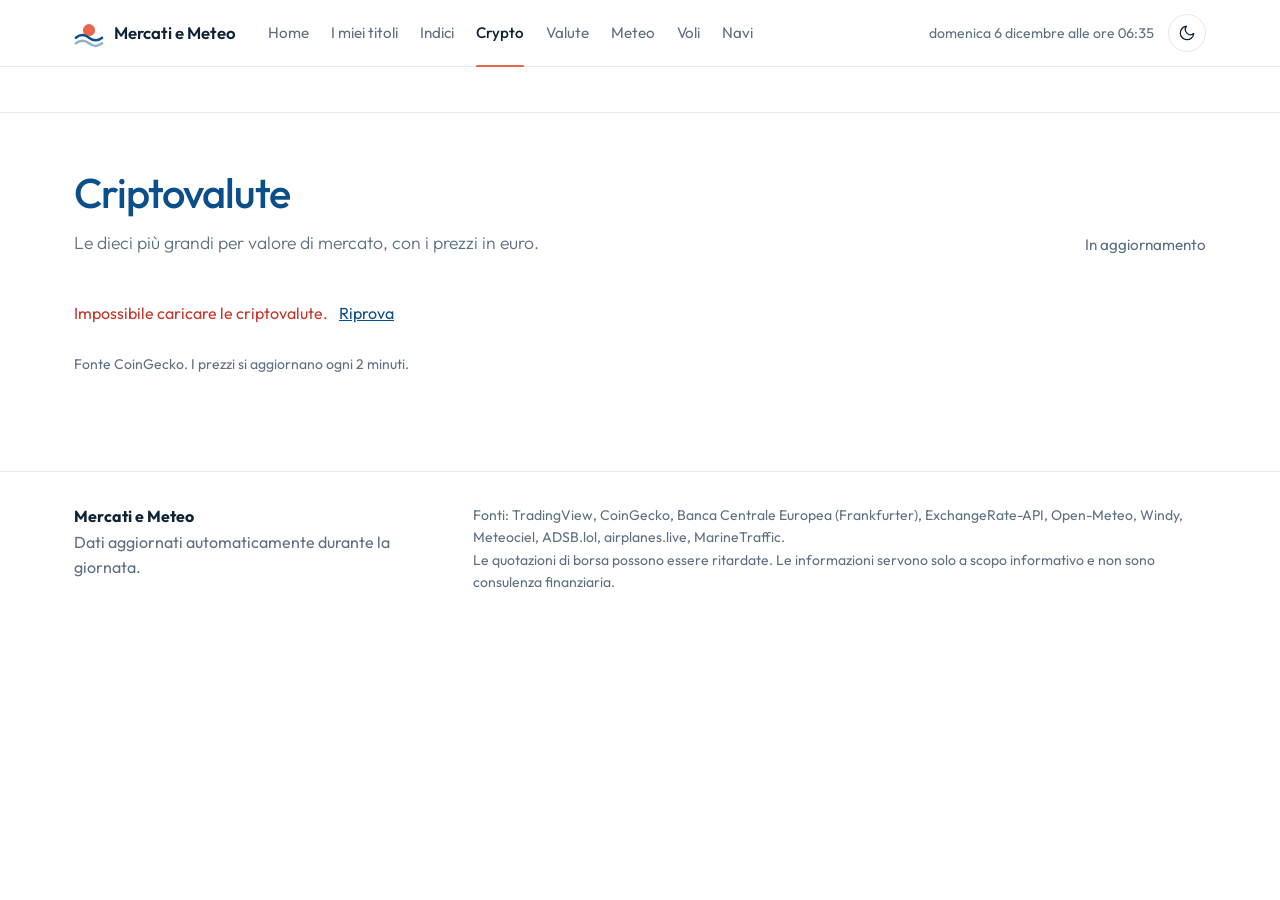
==== crypto.html @ 34533025 "Prima pubblicazione del sito Mercati e Meteo Co-Authored-By: Claude Opus 5.5 <noreply@anthropic.com>" ====
<!DOCTYPE html>
<html lang="it">
<head>
  <meta charset="UTF-8">
  <meta name="viewport" content="width=device-width, initial-scale=1.0">
  <meta name="description" content="Prezzi delle principali criptovalute in euro.">
  <meta name="theme-color" content="#0B4F8A">
  <title>Criptovalute – Mercati e Meteo</title>
  <link rel="preconnect" href="https://fonts.googleapis.com">
  <link rel="preconnect" href="https://fonts.gstatic.com" crossorigin>
  <link href="https://fonts.googleapis.com/css2?family=Outfit:wght@200;300;400;500;600&display=swap" rel="stylesheet">
  <link rel="stylesheet" href="style.css">
</head>
<body>
  <header class="topbar">
    <div class="contenitore topbar-interno">
      <a href="index.html" class="logo" aria-label="Mercati e Meteo, pagina iniziale">
        <svg viewBox="0 0 32 32" width="30" height="30" aria-hidden="true">
          <circle cx="16" cy="13" r="6.5" fill="#E8674A"/>
          <path d="M2 21c4.5-3.6 9.5-3.6 14 0s9.5 3.6 14 0" fill="none" stroke="#0B4F8A" stroke-width="2.6" stroke-linecap="round"/>
          <path d="M2 27c4.5-3.6 9.5-3.6 14 0s9.5 3.6 14 0" fill="none" stroke="#0B4F8A" stroke-width="2.6" stroke-linecap="round" opacity=".45"/>
        </svg>
        <span>Mercati e Meteo</span>
      </a>
      <nav class="menu" aria-label="Pagine">
        <a href="index.html">Home</a>
        <a href="titoli.html">I miei titoli</a>
        <a href="indici.html">Indici</a>
        <a href="crypto.html">Crypto</a>
        <a href="valute.html">Valute</a>
        <a href="meteo.html">Meteo</a>
        <a href="voli.html">Voli</a>
        <a href="navi.html">Navi</a>
      </nav>
      <div class="topbar-destra">
        <span id="orologio" class="orologio"></span>
        <button id="tema" class="btn-icona" aria-label="Cambia tema chiaro o scuro" title="Tema chiaro o scuro"></button>
      </div>
    </div>
  </header>

  <div class="ticker" id="tv-ticker" aria-label="Quotazioni in tempo reale"></div>

  <main class="contenitore">
    <header class="pagina-testa">
      <div>
        <h1>Criptovalute</h1>
        <p>Le dieci più grandi per valore di mercato, con i prezzi in euro.</p>
      </div>
      <span id="agg-crypto" class="aggiornato">In aggiornamento</span>
    </header>
    <section id="crypto" class="blocco">
      <div class="tabella-scroll">
        <table class="tabella">
          <thead>
            <tr>
              <th class="col-num" scope="col">#</th>
              <th scope="col">Nome</th>
              <th class="destra" scope="col">Prezzo</th>
              <th class="destra" scope="col">24 ore</th>
              <th class="destra nascondi-mobile" scope="col">7 giorni</th>
              <th class="destra nascondi-mobile" scope="col">Valore di mercato</th>
              <th class="destra nascondi-mobile" scope="col">Settimana</th>
            </tr>
          </thead>
          <tbody id="crypto-corpo">
            <tr><td colspan="7"><div class="scheletro h-righe"></div></td></tr>
          </tbody>
        </table>
      </div>
      <p class="nota muted piccolo">Fonte CoinGecko. I prezzi si aggiornano ogni 2 minuti.</p>
    </section>
  </main>

  <footer class="piede">
    <div class="contenitore piede-interno">
      <p><strong>Mercati e Meteo</strong><br><span class="muted">Dati aggiornati automaticamente durante la giornata.</span></p>
      <p class="muted piccolo">Fonti: TradingView, CoinGecko, Banca Centrale Europea (Frankfurter), ExchangeRate-API, Open-Meteo, Windy, Meteociel, ADSB.lol, airplanes.live, MarineTraffic.<br>
      Le quotazioni di borsa possono essere ritardate. Le informazioni servono solo a scopo informativo e non sono consulenza finanziaria.</p>
    </div>
  </footer>

  <script src="app.js"></script>
</body>
</html>
---- style.css ----
/* =========================================================
   Mercati e Meteo — stile "Mediterraneo"
   Un solo elemento forte (il cielo in alto), il resto sobrio.
   ========================================================= */

/* ===== COLORI ===== */
:root {
  --sfondo: #ffffff;
  --testo: #0e2238;        /* Fondale */
  --mare: #0b4f8a;         /* titoli e link */
  --schiuma: #f1f6fa;      /* zone raccolte */
  --linea: #e1e9f0;
  --muted: #5e6f82;
  --corallo: #e8674a;      /* solo per "sei qui" e "adesso" */
  --su: #1e8c5a;
  --giu: #c2362b;
  --focus: #e8674a;
  color-scheme: light;
}
@media (prefers-color-scheme: dark) {
  :root:not([data-theme="light"]) {
    --sfondo: #081526;
    --testo: #dce7f2;
    --mare: #8cc3f2;
    --schiuma: #0f2036;
    --linea: rgba(255, 255, 255, .09);
    --muted: #8ea3b8;
    --corallo: #f0866a;
    --su: #4cc38a;
    --giu: #f2776f;
    color-scheme: dark;
  }
}
:root[data-theme="dark"] {
  --sfondo: #081526;
  --testo: #dce7f2;
  --mare: #8cc3f2;
  --schiuma: #0f2036;
  --linea: rgba(255, 255, 255, .09);
  --muted: #8ea3b8;
  --corallo: #f0866a;
  --su: #4cc38a;
  --giu: #f2776f;
  color-scheme: dark;
}

/* ===== BASE ===== */
* { box-sizing: border-box; }
html { scroll-behavior: smooth; }
body {
  margin: 0;
  font-family: "Outfit", system-ui, -apple-system, "Segoe UI", Roboto, sans-serif;
  font-size: 16px;
  line-height: 1.6;
  font-weight: 400;
  color: var(--testo);
  background: var(--sfondo);
  -webkit-font-smoothing: antialiased;
}
h1, h2, h3 { margin: 0; font-weight: 500; letter-spacing: -0.01em; line-height: 1.15; }
h1 { font-size: 2.6rem; color: var(--mare); letter-spacing: -0.025em; }
h2 { font-size: 1.3rem; color: var(--mare); }
p { margin: 0; }
a { color: var(--mare); text-decoration: none; }
a:hover { text-decoration: underline; text-underline-offset: 3px; }
:focus-visible { outline: 2px solid var(--focus); outline-offset: 2px; border-radius: 4px; }
.contenitore { max-width: 1180px; margin: 0 auto; padding: 0 24px; }
.muted { color: var(--muted); }
.piccolo { font-size: .875rem; }
.su { color: var(--su); }
.giu { color: var(--giu); }
svg.icona { width: 18px; height: 18px; fill: none; stroke: currentColor; stroke-width: 1.7; stroke-linecap: round; stroke-linejoin: round; display: block; }

/* ===== BARRA SUPERIORE ===== */
.topbar { position: sticky; top: 0; z-index: 10; background: var(--sfondo); border-bottom: 1px solid var(--linea); }
.topbar-interno { display: flex; align-items: center; gap: 32px; height: 66px; }
.logo { display: flex; align-items: center; gap: 10px; color: var(--testo); font-weight: 600; font-size: 1.05rem; flex: none; }
.logo:hover { text-decoration: none; }
.menu { display: flex; gap: 22px; }
.menu a { position: relative; color: var(--muted); font-weight: 400; font-size: .95rem; padding: 21px 0; white-space: nowrap; }
.menu a:hover { color: var(--testo); text-decoration: none; }
.menu a.attivo { color: var(--testo); font-weight: 500; }
.menu a.attivo::after { content: ""; position: absolute; left: 0; right: 0; bottom: -1px; height: 2px; background: var(--corallo); border-radius: 2px; }
.topbar-destra { margin-left: auto; display: flex; align-items: center; gap: 14px; flex: none; }
.orologio { color: var(--muted); font-size: .875rem; font-variant-numeric: tabular-nums; }
.btn-icona {
  display: inline-grid; place-items: center; width: 38px; height: 38px; flex: none;
  border-radius: 50%; border: 1px solid var(--linea); background: var(--sfondo); color: var(--testo); cursor: pointer;
}
.btn-icona:hover { border-color: var(--muted); }

/* ===== TICKER (TradingView) ===== */
.ticker { min-height: 46px; border-bottom: 1px solid var(--linea); overflow: hidden; }

/* ===== IL CIELO ===== */
.cielo {
  position: relative; overflow: hidden; color: #fff;
  min-height: 460px; display: flex; flex-direction: column;
  background: linear-gradient(180deg, #1f6fc5 0%, #5aa7e6 55%, #a8d8f4 100%);
}
.cielo[data-fase="alba"] { background: linear-gradient(180deg, #3d5c9e 0%, #c98ba0 58%, #f6c08a 100%); }
.cielo[data-fase="tramonto"] { background: linear-gradient(180deg, #27407e 0%, #b9677e 58%, #f09464 100%); }
.cielo[data-fase="notte"] { background: linear-gradient(180deg, #06172e 0%, #12305a 62%, #24497c 100%); }
/* il tempo vela il cielo */
.cielo::before { content: ""; position: absolute; inset: 0; pointer-events: none; transition: background .8s; }
.cielo[data-tempo="nuvoloso"]::before { background: rgba(132, 146, 165, .42); }
.cielo[data-tempo="nebbia"]::before { background: rgba(186, 196, 208, .55); }
.cielo[data-tempo="pioggia"]::before { background: rgba(52, 68, 92, .55); }
.cielo[data-tempo="temporale"]::before { background: rgba(36, 32, 66, .62); }
.cielo[data-tempo="neve"]::before { background: rgba(196, 210, 228, .45); }

.cielo-arco { position: absolute; inset: 0 0 70px; pointer-events: none; }
.cielo-arco svg { position: absolute; inset: 0; width: 100%; height: 100%; }
.cielo-arco path { fill: none; stroke: rgba(255, 255, 255, .35); stroke-width: 1.2; stroke-dasharray: 2 7; }
.astro {
  position: absolute; left: var(--astro-x, 50%); top: var(--astro-y, 30%);
  width: 76px; height: 76px; border-radius: 50%; transform: translate(-50%, -50%);
  background: radial-gradient(circle at 40% 40%, #fffbe8, #ffd36e 70%);
  box-shadow: 0 0 60px 22px rgba(255, 214, 120, .45);
  animation: sorgere 1.6s cubic-bezier(.2, .7, .2, 1) both;
}
.cielo[data-fase="alba"] .astro, .cielo[data-fase="tramonto"] .astro {
  background: radial-gradient(circle at 40% 40%, #fff1dc, #ffad72 72%);
  box-shadow: 0 0 70px 26px rgba(255, 160, 100, .45);
}
.cielo[data-fase="notte"] .astro {
  width: 50px; height: 50px;
  background: radial-gradient(circle at 38% 38%, #ffffff, #dfe7f4 70%);
  box-shadow: 0 0 40px 10px rgba(220, 230, 255, .25), inset -9px -5px 0 0 rgba(150, 165, 195, .35);
}
.cielo:not([data-tempo="sereno"]) .astro { opacity: .55; }
@keyframes sorgere { from { opacity: 0; translate: 0 50px; } }

.cielo-contenuto { position: relative; z-index: 1; flex: 1; display: flex; flex-direction: column; justify-content: flex-end; gap: 28px; width: 100%; padding-top: 48px; padding-bottom: 120px; }
.cielo-testo { max-width: 640px; text-shadow: 0 1px 12px rgba(0, 20, 50, .18); }
.cielo-sotto { font-size: 1rem; opacity: .85; }
.cielo-sotto:first-letter { text-transform: uppercase; }
.cielo-titolo { color: #fff; font-size: 3.6rem; font-weight: 400; letter-spacing: -0.03em; margin: 4px 0 10px; }
.cielo-temp { font-size: 6.5rem; font-weight: 200; line-height: 1; letter-spacing: -0.05em; margin: 10px 0 8px; font-variant-numeric: tabular-nums; }
.cielo-frase { font-size: 1.2rem; font-weight: 300; line-height: 1.5; max-width: 34em; }
.cielo-frase strong { font-weight: 500; }
.cielo-giorni { list-style: none; margin: 26px 0 0; padding: 0; display: flex; gap: 30px; flex-wrap: wrap; }
.cielo-giorni li { display: flex; flex-direction: column; align-items: flex-start; gap: 6px; font-size: .95rem; font-weight: 300; font-variant-numeric: tabular-nums; }
.cielo-giorni svg.icona { width: 24px; height: 24px; stroke-width: 1.5; }
.cielo-giorni strong { font-weight: 500; }
.cielo-giorno-nome { text-transform: capitalize; opacity: .85; }
.cielo-link {
  display: inline-block; margin-top: 24px; color: #fff; font: inherit; font-size: 1rem; font-weight: 500;
  background: none; border: 0; padding: 0; cursor: pointer;
  text-decoration: underline; text-decoration-color: rgba(255, 255, 255, .5); text-underline-offset: 5px;
}
.cielo-link:hover { text-decoration-color: #fff; }

.onda { position: absolute; left: 0; right: 0; bottom: -1px; width: 100%; height: 90px; z-index: 1; }
.onda-lontana { fill: var(--sfondo); opacity: .35; }
.onda-vicina { fill: var(--sfondo); }

/* Ricerca città sul cielo (pagina Meteo) */
.cielo-strumenti { display: flex; flex-wrap: wrap; align-items: center; gap: 14px; margin-bottom: auto; }
.ricerca-wrap { position: relative; flex: 0 1 380px; min-width: 240px; }
.ricerca {
  display: flex; align-items: center; gap: 8px; border-radius: 999px; padding: 4px 4px 4px 16px;
  background: rgba(255, 255, 255, .2); border: 1px solid rgba(255, 255, 255, .35); backdrop-filter: blur(8px);
}
.ricerca:focus-within { background: rgba(255, 255, 255, .3); border-color: #fff; }
.ricerca-icona { color: #fff; opacity: .85; }
.ricerca input { flex: 1; border: 0; outline: 0; background: transparent; color: #fff; font: inherit; padding: 6px 0; min-width: 0; }
.ricerca input::placeholder { color: rgba(255, 255, 255, .8); }
.ricerca .btn-icona { width: 34px; height: 34px; background: transparent; border-color: transparent; color: #fff; }
.suggerimenti {
  position: absolute; top: calc(100% + 8px); left: 0; right: 0; z-index: 5; padding: 6px;
  background: var(--sfondo); color: var(--testo); border-radius: 14px; box-shadow: 0 16px 40px -12px rgba(0, 20, 50, .35); text-shadow: none;
}
.suggerimenti button {
  display: flex; flex-direction: column; align-items: flex-start; width: 100%; padding: 8px 12px;
  border: 0; border-radius: 10px; background: transparent; color: var(--testo); font: inherit; text-align: left; cursor: pointer;
}
.suggerimenti button:hover, .suggerimenti button:focus-visible { background: var(--schiuma); }
.suggerimenti span { font-size: .85rem; color: var(--muted); }
.suggerimenti .vuoto { padding: 10px 12px; }

/* ===== PULSANTI A PILLOLA (chip) ===== */
.chips { display: flex; flex-wrap: wrap; gap: 6px; align-items: center; }
.chip {
  font: inherit; font-size: .875rem; color: var(--testo); background: transparent;
  border: 1px solid var(--linea); border-radius: 999px; padding: 5px 14px; cursor: pointer;
}
.chip:hover { border-color: var(--muted); }
.chip.attivo { background: var(--mare); border-color: var(--mare); color: var(--sfondo); }
.chips-cielo .chip { color: #fff; border-color: rgba(255, 255, 255, .4); }
.chips-cielo .chip:hover { border-color: #fff; }
.chips-cielo .chip.attivo { background: #fff; border-color: #fff; color: #0b4f8a; }
.etichetta-chips { margin-right: 4px; }

/* ===== INTESTAZIONI E BLOCCHI ===== */
.pagina-testa { display: flex; justify-content: space-between; align-items: flex-end; gap: 20px; flex-wrap: wrap; padding: 56px 0 32px; }
.pagina-testa p { margin-top: 12px; max-width: 38em; color: var(--muted); font-size: 1.1rem; font-weight: 300; }
.sezione { margin-top: 64px; }
.blocco { min-width: 0; }
.blocco-testa { display: flex; justify-content: space-between; align-items: baseline; gap: 16px; flex-wrap: wrap; margin-bottom: 14px; }
.blocco-testa .link, .link { font-size: .95rem; }
.nota { margin-top: 14px; }
.aggiornato { color: var(--muted); font-size: .95rem; }

/* griglie con righe verticali sottili al posto delle schede */
.home-griglia, .tre-colonne, .due-colonne { display: grid; gap: 0; }
.home-griglia { grid-template-columns: minmax(0, 1.25fr) minmax(0, 1fr) minmax(0, 1fr); margin-top: 8px; }
.tre-colonne { grid-template-columns: repeat(3, minmax(0, 1fr)); }
.due-colonne { grid-template-columns: minmax(0, 1fr) minmax(0, 1.5fr); }
.due-colonne-pari { grid-template-columns: minmax(0, 1.3fr) minmax(0, 1fr); }
.home-griglia > .blocco, .tre-colonne > .blocco, .due-colonne > .blocco { padding: 0 32px; }
.home-griglia > .blocco:first-child, .tre-colonne > .blocco:first-child, .due-colonne > .blocco:first-child { padding-left: 0; }
.home-griglia > .blocco:last-child, .tre-colonne > .blocco:last-child, .due-colonne > .blocco:last-child { padding-right: 0; }
.home-griglia > .blocco + .blocco, .tre-colonne > .blocco + .blocco, .due-colonne > .blocco + .blocco { border-left: 1px solid var(--linea); }

/* elenchi brevi (Home) */
.lista { list-style: none; margin: 0 0 36px; padding: 0; }
.riga-lista {
  display: grid; grid-template-columns: minmax(0, 1fr) auto 76px; align-items: center; gap: 12px;
  padding: 10px 0; border-bottom: 1px solid var(--linea); font-variant-numeric: tabular-nums;
}
.riga-lista:last-child { border-bottom: 0; }
.riga-lista .variazione { justify-self: end; }
.valore-lista { font-weight: 500; }
.h-lista { height: 200px; list-style: none; }

/* ===== WIDGET TRADINGVIEW ===== */
.tv-box { position: relative; }
.tv-box .tradingview-widget-container, .tv-box .tradingview-widget-container__widget { height: 100%; width: 100%; }
.tv-titoli { height: 540px; }
.tv-indici-home { height: 540px; }
.tv-grafico { height: 440px; margin-top: 16px; border-radius: 14px; overflow: hidden; }
.tv-grafico-grande { height: 560px; }
.tv-indici { height: 480px; }

/* ===== TABELLE ===== */
.tabella-scroll { overflow-x: auto; }
.tabella { width: 100%; border-collapse: collapse; font-size: .95rem; font-variant-numeric: tabular-nums; }
.tabella th { text-align: left; font-weight: 400; color: var(--muted); font-size: .875rem; padding: 0 12px 10px; white-space: nowrap; border-bottom: 1px solid var(--linea); }
.tabella td { padding: 14px 12px; white-space: nowrap; border-bottom: 1px solid var(--linea); }
.tabella th:first-child, .tabella td:first-child { padding-left: 0; }
.tabella th:last-child, .tabella td:last-child { padding-right: 0; }
.tabella tbody tr:hover td { background: var(--schiuma); }
.tabella .destra { text-align: right; }
.tabella .col-num { width: 32px; color: var(--muted); }
.tabella strong { font-weight: 500; }
.moneta { display: flex; align-items: center; gap: 12px; min-width: 0; }
.moneta img { width: 26px; height: 26px; border-radius: 50%; flex: none; }
.moneta-nome { font-weight: 500; }
.moneta-simbolo { color: var(--muted); font-size: .8rem; text-transform: uppercase; margin-left: 6px; }
.sparkline-cella { display: flex; justify-content: flex-end; }
.sparkline { display: block; overflow: visible; }
.variazione { font-weight: 500; font-size: .9rem; white-space: nowrap; font-variant-numeric: tabular-nums; }
.variazione.neutra { color: var(--muted); }

/* ===== METEO ===== */
.meteo-corpo { padding-top: 24px; }
.meteo-griglia { display: grid; grid-template-columns: minmax(0, 1fr) minmax(0, 1.7fr); gap: 64px; }
.meteo-griglia h2 { margin-bottom: 16px; }
.meteo-griglia h2 ~ h2 { margin-top: 40px; }
.dati { margin: 0; }
.dato { display: flex; justify-content: space-between; align-items: baseline; gap: 16px; padding: 11px 0; border-bottom: 1px solid var(--linea); }
.dato:first-child { border-top: 1px solid var(--linea); }
.dato dt { display: flex; align-items: center; gap: 8px; color: var(--muted); }
.dato dt svg { width: 16px; height: 16px; }
.dato dd { margin: 0; text-align: right; font-weight: 500; font-variant-numeric: tabular-nums; }
.dato-extra { display: block; font-weight: 400; font-size: .82rem; color: var(--muted); }
.freccia-vento { display: inline-block; vertical-align: -2px; color: var(--mare); }
.freccia-vento svg { width: 14px; height: 14px; fill: currentColor; }
.livello { font-size: .78rem; font-weight: 500; margin-left: 4px; }
.liv-1 { color: #1e8c5a; }
.liv-2 { color: #5c8a12; }
.liv-3 { color: #b07a06; }
.liv-4 { color: #cc5a14; }
.liv-5 { color: #c2362b; }
.liv-6 { color: #8a3cc2; }

.orario-scroll { overflow-x: auto; }
.grafico-orario { display: block; width: 100%; height: auto; min-width: 640px; }
.grafico-orario .g-temp { font-size: 12px; font-weight: 500; fill: var(--testo); font-family: inherit; }
.grafico-orario .g-ora { font-size: 11px; fill: var(--muted); font-family: inherit; }
.grafico-orario .g-pioggia { font-size: 10px; fill: var(--mare); font-family: inherit; }
.legenda { display: flex; align-items: center; gap: 6px; margin-top: 8px; }
.leg { display: inline-block; width: 14px; height: 3px; border-radius: 2px; margin-left: 12px; }
.leg:first-child { margin-left: 0; }
.leg-temp { background: #f59e0b; }
.leg-pioggia { background: var(--mare); opacity: .4; height: 10px; width: 10px; }

.giorni { list-style: none; margin: 0; padding: 0; }
.giorno {
  display: grid; grid-template-columns: 76px 26px minmax(0, 1fr) 58px 34px minmax(70px, 150px) 34px;
  align-items: center; gap: 12px; padding: 10px 0; border-bottom: 1px solid var(--linea); font-variant-numeric: tabular-nums;
}
.giorno:first-child { border-top: 1px solid var(--linea); }
.giorno-nome { text-transform: capitalize; }
.giorno-icona svg { width: 22px; height: 22px; }
.giorno-desc { font-size: .9rem; overflow: hidden; text-overflow: ellipsis; white-space: nowrap; }
.giorno-pioggia { display: flex; align-items: center; gap: 4px; color: var(--mare); font-size: .875rem; }
.giorno-pioggia svg { width: 13px; height: 13px; }
.giorno-min { text-align: right; }
.giorno-max { font-weight: 500; }
.barra-temp { position: relative; height: 4px; border-radius: 2px; background: var(--linea); }
.barra-temp span { position: absolute; top: 0; bottom: 0; border-radius: 2px; background: linear-gradient(90deg, #6aa9e8, #f2a65a); }
.c-sole { color: #e89b18; }
.c-nuvola { color: #8796ab; }
.c-pioggia { color: #2f73c9; }
.c-neve { color: #5fb0dc; }
.c-temporale { color: #7458cc; }
.c-luna { color: #7d8bd0; }

.mappa { display: block; width: 100%; height: 500px; border: 0; border-radius: 16px; background: var(--schiuma); }
.mappa-alta { height: 660px; }

/* Carte dei modelli (Meteociel) */
.modelli { display: grid; grid-template-columns: minmax(0, 1.2fr) minmax(0, 1fr); gap: 0; border-top: 1px solid var(--linea); padding-top: 40px; }
.modello-principale { padding-right: 48px; }
.modello-principale p { margin: 12px 0 24px; max-width: 34em; color: var(--muted); font-weight: 300; font-size: 1.05rem; }
.modelli-altri { list-style: none; margin: 0; padding: 0 0 0 48px; border-left: 1px solid var(--linea); }
.modelli-altri a { display: flex; flex-direction: column; padding: 12px 0; border-bottom: 1px solid var(--linea); color: var(--testo); }
.modelli-altri li:last-child a { border-bottom: 0; }
.modelli-altri a:hover { text-decoration: none; }
.modelli-altri a:hover strong { color: var(--mare); text-decoration: underline; text-underline-offset: 3px; }
.modelli-altri strong { font-weight: 500; }
.modelli-altri span { color: var(--muted); font-size: .92rem; }

.pulsante {
  display: inline-flex; align-items: center; gap: 8px; padding: 11px 22px; border-radius: 999px;
  background: var(--mare); color: var(--sfondo); font-weight: 500; white-space: nowrap;
}
.pulsante:hover { text-decoration: none; filter: brightness(1.1); }

/* ===== CONVERTITORE ===== */
.convertitore { display: flex; flex-direction: column; gap: 18px; }
.campo { display: flex; flex-direction: column; gap: 6px; flex: 1; min-width: 0; }
.campo span { font-size: .875rem; color: var(--muted); }
.campo input, .campo select {
  font: inherit; color: var(--testo); background: var(--sfondo);
  border: 1px solid var(--linea); border-radius: 12px; padding: 11px 14px; width: 100%;
}
.campo input:focus, .campo select:focus { outline: 0; border-color: var(--mare); }
.conv-riga { display: flex; align-items: flex-end; gap: 10px; }
.btn-scambia { height: 46px; width: 46px; }
.conv-risultato { padding: 22px 0 0; border-top: 1px solid var(--linea); }
.conv-valore { font-size: 2.6rem; font-weight: 300; color: var(--mare); font-variant-numeric: tabular-nums; letter-spacing: -0.02em; word-break: break-word; }

/* ===== CARICAMENTO / ERRORI ===== */
.scheletro {
  border-radius: 12px;
  background: linear-gradient(90deg, var(--schiuma) 25%, var(--linea) 50%, var(--schiuma) 75%);
  background-size: 200% 100%; animation: luccica 1.4s infinite;
}
.h-righe { height: 300px; }
.h-meteo { height: 420px; }
@keyframes luccica { from { background-position: 200% 0; } to { background-position: -200% 0; } }
.errore-box { color: var(--giu); padding: 12px 0; }
.errore-box button { margin-left: 8px; font: inherit; color: var(--mare); background: none; border: 0; padding: 0; text-decoration: underline; cursor: pointer; }

/* ===== PIÈ DI PAGINA ===== */
.piede { margin-top: 96px; border-top: 1px solid var(--linea); padding: 32px 0 48px; }
.piede-interno { display: grid; grid-template-columns: minmax(0, 1fr) minmax(0, 2fr); gap: 32px; }

/* ===== RESPONSIVE ===== */
@media (max-width: 1100px) {
  .orologio { display: none; }
  .menu { gap: 16px; }
}
@media (max-width: 1000px) {
  .home-griglia, .tre-colonne, .due-colonne, .due-colonne-pari, .meteo-griglia, .modelli { grid-template-columns: minmax(0, 1fr); }
  .home-griglia > .blocco, .tre-colonne > .blocco, .due-colonne > .blocco { padding: 0; }
  .home-griglia > .blocco + .blocco, .tre-colonne > .blocco + .blocco, .due-colonne > .blocco + .blocco { border-left: 0; border-top: 1px solid var(--linea); padding-top: 32px; margin-top: 32px; }
  .meteo-griglia { gap: 40px; }
  .modello-principale { padding: 0 0 32px; }
  .modelli-altri { padding: 0; border-left: 0; }
}
@media (max-width: 760px) {
  .contenitore { padding: 0 16px; }
  body { padding-bottom: 64px; }
  .topbar-interno { height: 58px; }
  .menu {
    position: fixed; bottom: 0; left: 0; right: 0; z-index: 20; gap: 0;
    background: var(--sfondo); border-top: 1px solid var(--linea);
    overflow-x: auto; scrollbar-width: none; padding: 0 8px env(safe-area-inset-bottom);
  }
  .menu a { flex: none; padding: 16px 11px; font-size: .9rem; }
  .menu a.attivo::after { top: -1px; bottom: auto; }
  h1 { font-size: 2rem; }
  .pagina-testa { padding: 36px 0 24px; }
  .cielo { min-height: 400px; }
  .cielo-contenuto { padding-top: 28px; padding-bottom: 96px; }
  .cielo-titolo { font-size: 2.6rem; }
  .cielo-temp { font-size: 5rem; }
  .cielo-frase { font-size: 1.05rem; }
  .cielo-giorni { gap: 18px; }
  .astro { width: 46px; height: 46px; opacity: .7; }
  .cielo[data-fase="notte"] .astro { width: 36px; height: 36px; }
  .ricerca-wrap { flex: 1 1 100%; }
  .giorno { grid-template-columns: 64px 22px 46px 30px minmax(40px, 1fr) 30px; gap: 8px; }
  .giorno-desc { display: none; }
  .mappa { height: 380px; }
  .mappa-alta { height: 66vh; }
  .nascondi-mobile, .tabella .col-num, .moneta-simbolo { display: none; }
  .tabella th, .tabella td { padding-left: 6px; padding-right: 6px; }
  .piede-interno { grid-template-columns: minmax(0, 1fr); }
}
@media (prefers-reduced-motion: reduce) {
  html { scroll-behavior: auto; }
  *, *::before, *::after { animation: none !important; transition: none !important; }
}
/* con pioggia, temporale o nebbia il sole non si vede */
.cielo[data-tempo="pioggia"] .astro, .cielo[data-tempo="temporale"] .astro, .cielo[data-tempo="nebbia"] .astro { display: none; }
.riga-lista .muted { display: block; font-size: .8rem; line-height: 1.3; }
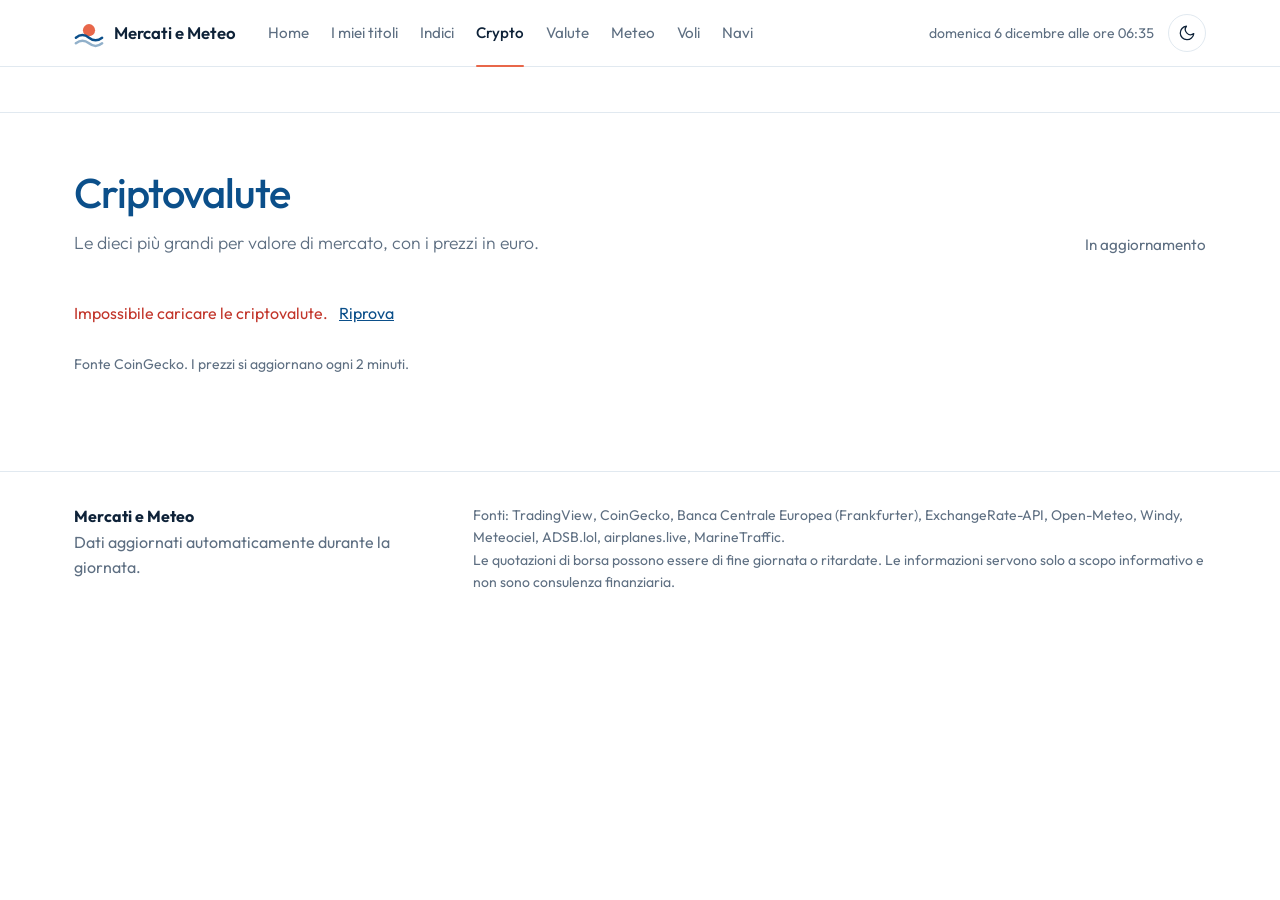
==== commit c6784f00: "Tabelle dei titoli più larghe, altezze ridotte e testo sui prezzi di fine giornata Co-Authored-By: C" ====
--- a/crypto.html
+++ b/crypto.html
@@ -76,7 +76,7 @@
     <div class="contenitore piede-interno">
       <p><strong>Mercati e Meteo</strong><br><span class="muted">Dati aggiornati automaticamente durante la giornata.</span></p>
       <p class="muted piccolo">Fonti: TradingView, CoinGecko, Banca Centrale Europea (Frankfurter), ExchangeRate-API, Open-Meteo, Windy, Meteociel, ADSB.lol, airplanes.live, MarineTraffic.<br>
-      Le quotazioni di borsa possono essere ritardate. Le informazioni servono solo a scopo informativo e non sono consulenza finanziaria.</p>
+      Le quotazioni di borsa possono essere di fine giornata o ritardate. Le informazioni servono solo a scopo informativo e non sono consulenza finanziaria.</p>
     </div>
   </footer>
 
--- a/style.css
+++ b/style.css
@@ -204,9 +204,10 @@
 
 /* griglie con righe verticali sottili al posto delle schede */
 .home-griglia, .tre-colonne, .due-colonne { display: grid; gap: 0; }
-.home-griglia { grid-template-columns: minmax(0, 1.25fr) minmax(0, 1fr) minmax(0, 1fr); margin-top: 8px; }
+.home-griglia { grid-template-columns: minmax(0, 1.5fr) minmax(0, 1fr); margin-top: 8px; }
+.colonna-sx { display: flex; flex-direction: column; gap: 48px; }
 .tre-colonne { grid-template-columns: repeat(3, minmax(0, 1fr)); }
-.due-colonne { grid-template-columns: minmax(0, 1fr) minmax(0, 1.5fr); }
+.due-colonne { grid-template-columns: minmax(0, 1fr) minmax(0, 1.15fr); }
 .due-colonne-pari { grid-template-columns: minmax(0, 1.3fr) minmax(0, 1fr); }
 .home-griglia > .blocco, .tre-colonne > .blocco, .due-colonne > .blocco { padding: 0 32px; }
 .home-griglia > .blocco:first-child, .tre-colonne > .blocco:first-child, .due-colonne > .blocco:first-child { padding-left: 0; }
@@ -227,8 +228,8 @@
 /* ===== WIDGET TRADINGVIEW ===== */
 .tv-box { position: relative; }
 .tv-box .tradingview-widget-container, .tv-box .tradingview-widget-container__widget { height: 100%; width: 100%; }
-.tv-titoli { height: 540px; }
-.tv-indici-home { height: 540px; }
+.tv-titoli { height: 470px; }
+.tv-indici-home { height: 300px; }
 .tv-grafico { height: 440px; margin-top: 16px; border-radius: 14px; overflow: hidden; }
 .tv-grafico-grande { height: 560px; }
 .tv-indici { height: 480px; }
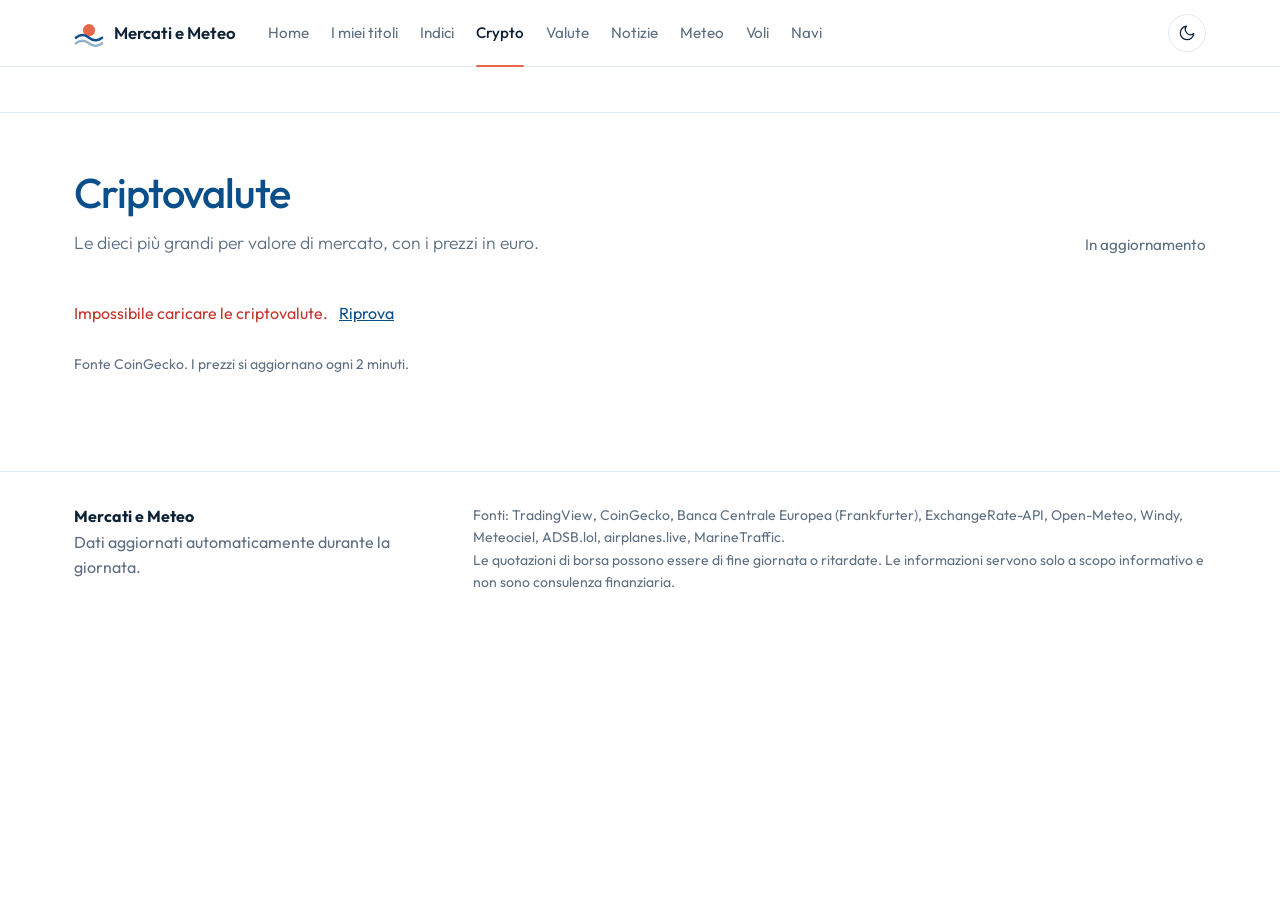
==== commit 4e1d1d43: "Notizie, dividendi e avvisi sul sito; rendimento calcolato da oggi; notizie più pertinenti Co-Author" ====
--- a/crypto.html
+++ b/crypto.html
@@ -9,7 +9,7 @@
   <link rel="preconnect" href="https://fonts.googleapis.com">
   <link rel="preconnect" href="https://fonts.gstatic.com" crossorigin>
   <link href="https://fonts.googleapis.com/css2?family=Outfit:wght@200;300;400;500;600&display=swap" rel="stylesheet">
-  <link rel="stylesheet" href="style.css">
+  <link rel="stylesheet" href="style.css?v=3bc22408">
 </head>
 <body>
   <header class="topbar">
@@ -28,6 +28,7 @@
         <a href="indici.html">Indici</a>
         <a href="crypto.html">Crypto</a>
         <a href="valute.html">Valute</a>
+        <a href="notizie.html">Notizie</a>
         <a href="meteo.html">Meteo</a>
         <a href="voli.html">Voli</a>
         <a href="navi.html">Navi</a>
@@ -80,6 +81,6 @@
     </div>
   </footer>
 
-  <script src="app.js"></script>
+  <script src="app.js?v=0683a255"></script>
 </body>
 </html>
--- a/style.css
+++ b/style.css
@@ -361,8 +361,10 @@
 .piede-interno { display: grid; grid-template-columns: minmax(0, 1fr) minmax(0, 2fr); gap: 32px; }
 
 /* ===== RESPONSIVE ===== */
+@media (max-width: 1340px) {
+  .orologio { display: none; }
+}
 @media (max-width: 1100px) {
-  .orologio { display: none; }
   .menu { gap: 16px; }
 }
 @media (max-width: 1000px) {
@@ -392,7 +394,11 @@
   .cielo-temp { font-size: 5rem; }
   .cielo-frase { font-size: 1.05rem; }
   .cielo-giorni { gap: 18px; }
-  .astro { width: 46px; height: 46px; opacity: .7; }
+  .astro { width: 40px; height: 40px; }
+  /* sul telefono l'arco del sole sta sopra le scritte */
+  .cielo-arco { inset: 0 0 auto 0; height: 120px; }
+  .cielo-contenuto { padding-top: 112px; }
+  .cielo-strumenti ~ .cielo-testo { margin-top: 0; }
   .cielo[data-fase="notte"] .astro { width: 36px; height: 36px; }
   .ricerca-wrap { flex: 1 1 100%; }
   .giorno { grid-template-columns: 64px 22px 46px 30px minmax(40px, 1fr) 30px; gap: 8px; }
@@ -410,3 +416,49 @@
 /* con pioggia, temporale o nebbia il sole non si vede */
 .cielo[data-tempo="pioggia"] .astro, .cielo[data-tempo="temporale"] .astro, .cielo[data-tempo="nebbia"] .astro { display: none; }
 .riga-lista .muted { display: block; font-size: .8rem; line-height: 1.3; }
+
+/* ===== I MIEI TITOLI (tabella del sito) ===== */
+.tabella-titoli td { vertical-align: middle; }
+.tabella-titoli .riga-gruppo th {
+  color: var(--muted); font-size: .875rem; font-weight: 500; text-align: left;
+  padding: 22px 0 8px; border-bottom: 1px solid var(--linea);
+}
+.tabella-titoli tbody .riga-gruppo:first-child th { padding-top: 6px; }
+.riga-titolo { cursor: pointer; }
+.riga-titolo.scelto td { background: var(--schiuma); }
+.riga-titolo.scelto td:first-child { box-shadow: inset 3px 0 0 var(--corallo); padding-left: 12px; }
+.riga-titolo:focus-visible { outline: 2px solid var(--focus); outline-offset: -2px; }
+.titolo-codice { display: block; color: var(--muted); font-size: .8rem; }
+.unita { color: var(--muted); font-size: .8em; }
+.tv-grafico { margin-top: 0; }
+.tabella-titoli th, .tabella-titoli td { padding-left: 8px; padding-right: 8px; }
+.tabella-titoli td:first-child { white-space: normal; min-width: 150px; }
+.tabella-titoli .riga-titolo.scelto td:first-child { padding-left: 12px; }
+
+/* ===== AVVISI (Home) ===== */
+.avvisi { margin-top: 8px; margin-bottom: 48px; padding: 20px 24px; border-radius: 16px; background: var(--schiuma); border-left: 3px solid var(--corallo); }
+.avvisi[hidden] { display: none; }
+.avvisi-lista { list-style: none; margin: 0; padding: 0; display: grid; gap: 12px; }
+.avviso { display: grid; grid-template-columns: 22px 1fr; gap: 12px; align-items: start; }
+.avviso-icona { color: var(--corallo); padding-top: 2px; }
+.avviso strong { font-weight: 500; }
+.avviso-testo { display: block; color: var(--muted); font-size: .92rem; }
+
+/* ===== NOTIZIE ===== */
+.notizie { list-style: none; margin: 0; padding: 0; }
+.notizia { padding: 12px 0; border-bottom: 1px solid var(--linea); }
+.notizia:last-child { border-bottom: 0; }
+.notizia a { color: var(--testo); font-weight: 500; line-height: 1.4; }
+.notizia a:hover { color: var(--mare); }
+.notizia-meta { display: block; margin-top: 4px; color: var(--muted); font-size: .85rem; }
+.notizie-due { columns: 2; column-gap: 48px; }
+.notizie-due .notizia { break-inside: avoid; }
+.notizie-griglia { display: grid; grid-template-columns: repeat(3, minmax(0, 1fr)); gap: 48px 0; }
+.notizie-griglia > .blocco { padding: 0 32px; border-left: 1px solid var(--linea); }
+.notizie-griglia > .blocco:nth-child(3n+1) { padding-left: 0; border-left: 0; }
+.notizie-griglia > .blocco:nth-child(3n) { padding-right: 0; }
+@media (max-width: 1000px) {
+  .notizie-griglia { grid-template-columns: minmax(0, 1fr); gap: 40px; }
+  .notizie-griglia > .blocco { padding: 0; border-left: 0; }
+  .notizie-due { columns: 1; }
+}
